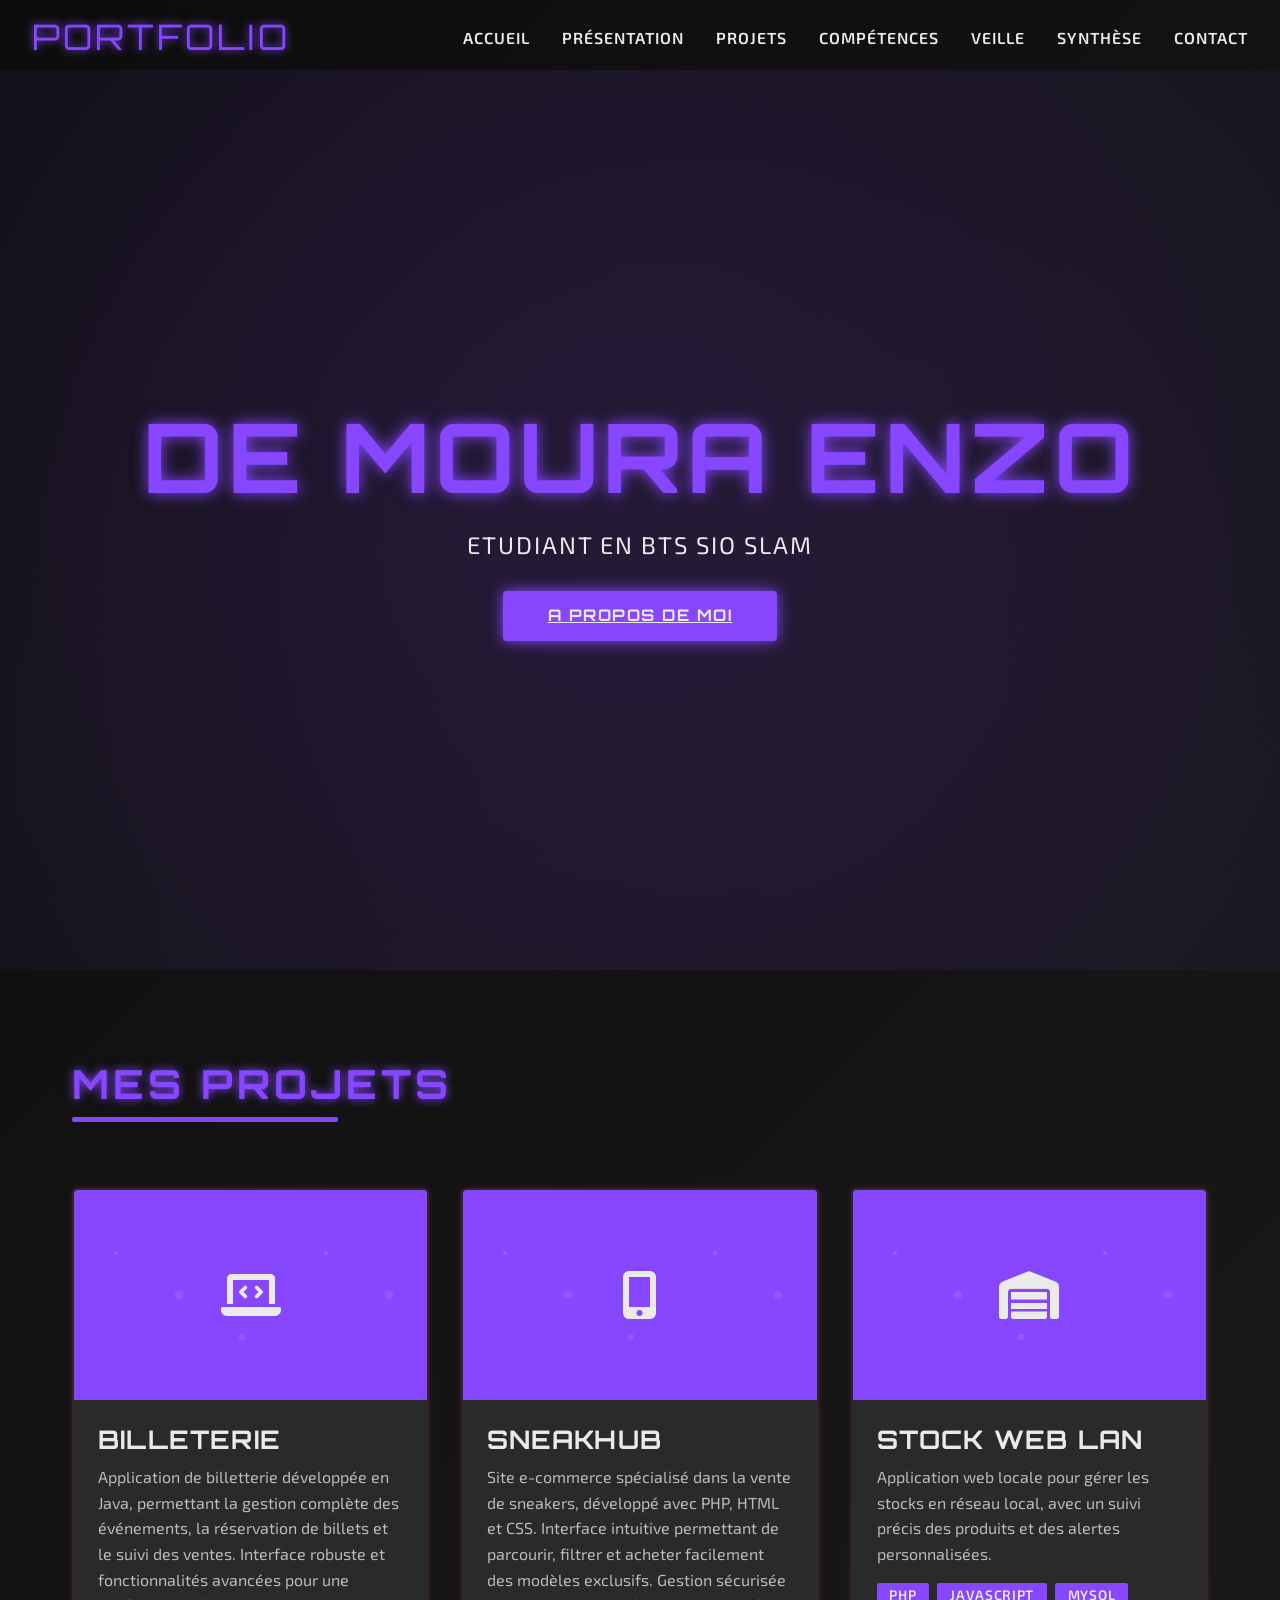
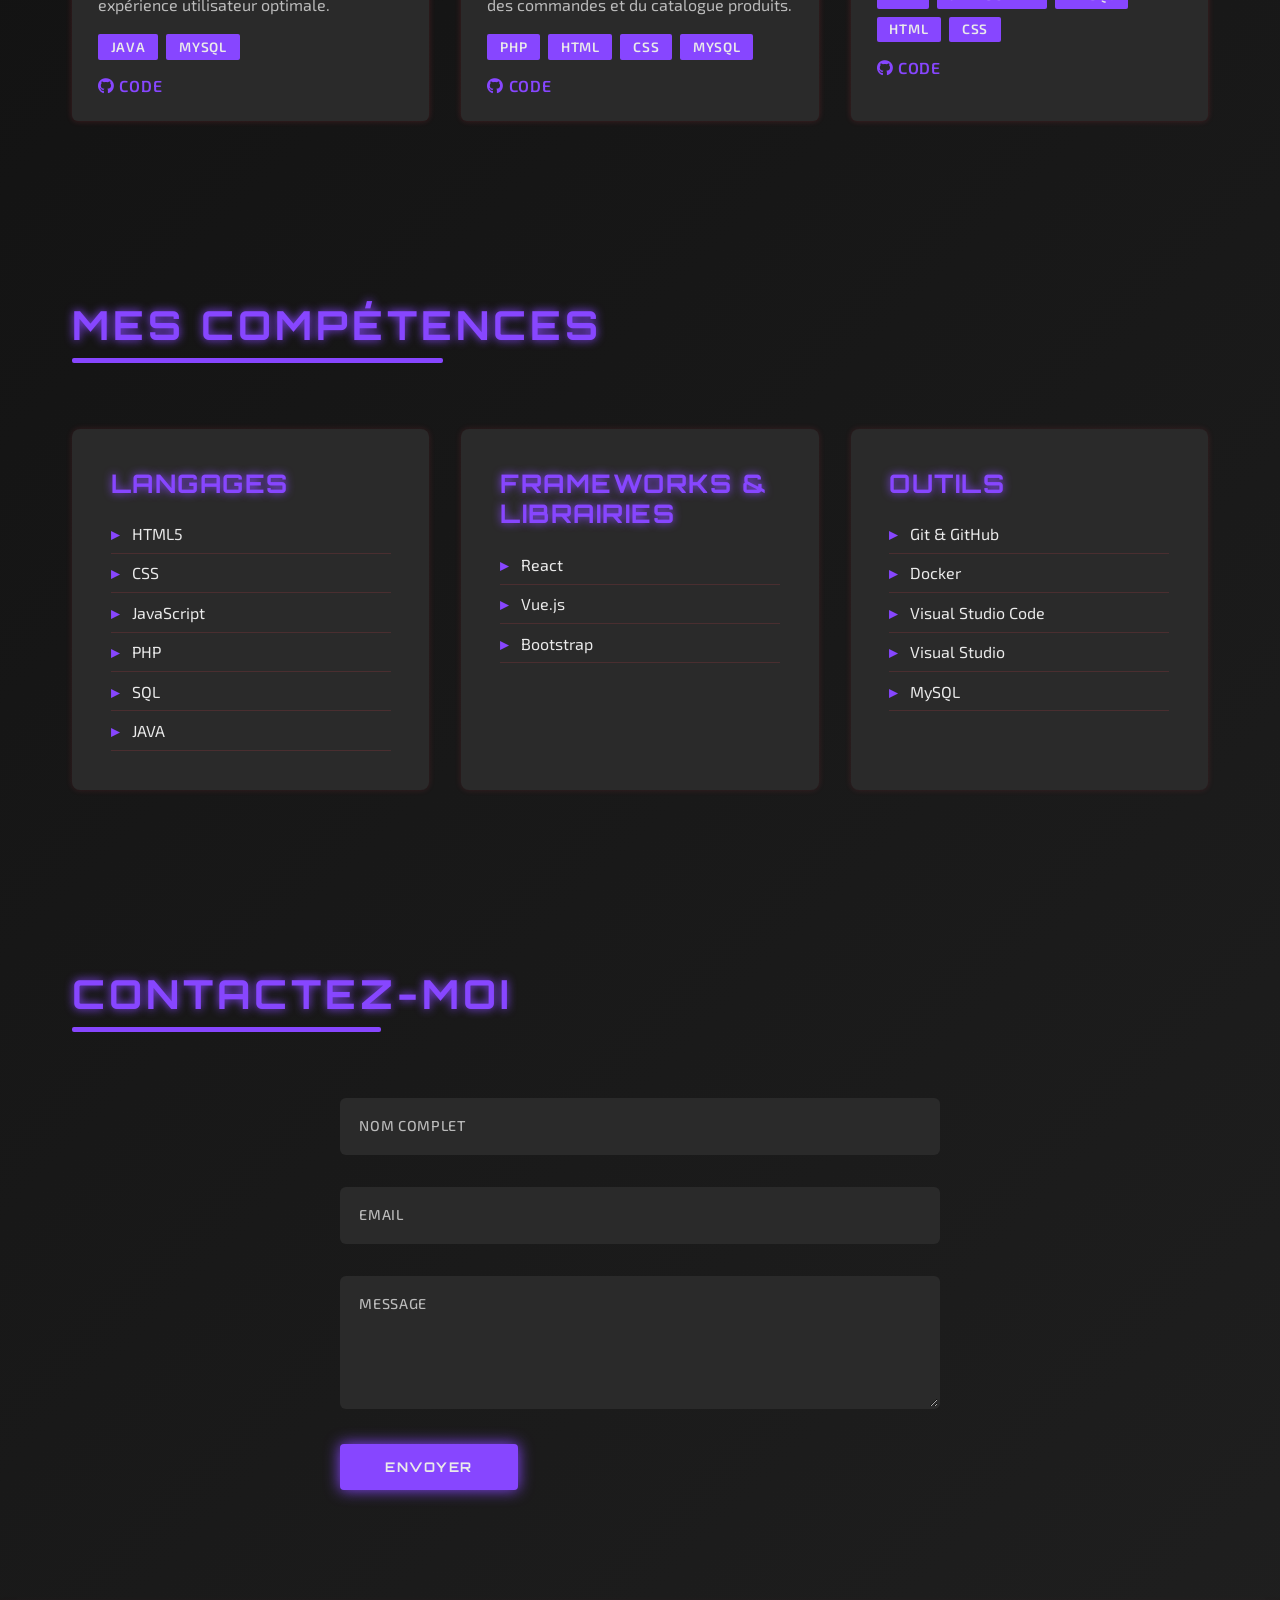
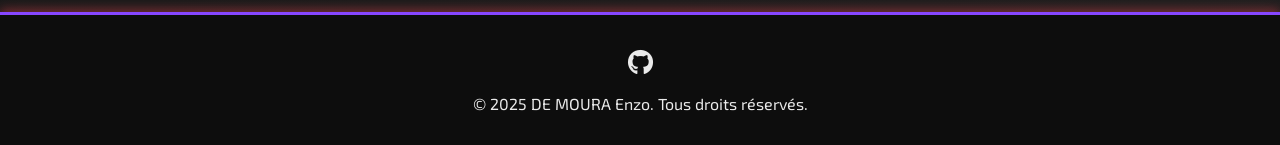
==== index.html @ ae9eaeb9 "ajout portfolio" ====
<!DOCTYPE html>
<lang="fr">
<head>
    <meta charset="UTF-8"/>
    <meta name="viewport" content="width=device-width, initial-scale=1" />
    <title>Portfolio - DE MOURA Enzo</title>
    <link href="https://cdnjs.cloudflare.com/ajax/libs/font-awesome/6.0.0/css/all.min.css" rel="stylesheet" />
    <link href="https://fonts.googleapis.com/css2?family=Orbitron&display=swap" rel="stylesheet" />
    <style>
        @import url('https://fonts.googleapis.com/css2?family=Exo+2:wght@400;700&display=swap');

        * {
            margin: 0;
            padding: 0;
            box-sizing: border-box;
        }

        :root {
            --valorant-red: #8746ff;
            --valorant-black: #0d0d0d;
            --valorant-dark-gray: #1f1f1f;
            --valorant-light-gray: #2a2a2a;
            --valorant-white: #eaeaea;
            --valorant-accent: #8746ff;
        }

        body {
            font-family: 'Exo 2', sans-serif;
            background: linear-gradient(135deg, var(--valorant-black) 0%, var(--valorant-dark-gray) 100%);
            color: var(--valorant-white);
            overflow-x: hidden;
            line-height: 1.2;
            padding-top: 70px;
            min-height: 100vh;
        }

        /* Navigation */
        nav {
            position: fixed;
            top: 0;
            width: 100%;
            background: none;
            backdrop-filter: none;
            z-index: 1000;
            padding: 1rem 2rem;
            border-bottom: none;
            display: flex;
            align-items: center;
            justify-content: space-between;
        }

        .logo {
            font-family: 'Orbitron', sans-serif;
            font-size: 2.2rem;
            color: var(--valorant-red);
            text-transform: uppercase;
            letter-spacing: 3px;
            text-shadow: 0 0 8px var(--valorant-red);
        }

        /* Afficher le menu horizontal */
        .nav-links {
            display: flex;
            gap: 2rem;
            list-style: none;
            align-items: center;
        }

        .nav-links li a {
            color: var(--valorant-white);
            font-weight: 600;
            text-transform: uppercase;
            letter-spacing: 1px;
            font-size: 1rem;
            text-decoration: none;
            transition: color 0.3s ease;
        }

        .nav-links li a:hover {
            color: var(--valorant-red);
        }

        /* Hero Section */
        .hero {
            position: relative;
            height: 100vh;
            overflow: hidden;
            background: none; /* supprime ton dégradé sinon vidéo cachée */
            display: flex;
            align-items: center;
            justify-content: center;
        }

        .hero-video {
            position: absolute;
            top: 50%;
            left: 50%;
            width: 100%;
            height: 100%;
            object-fit: cover;
            transform: translate(-50%, -50%);
            z-index: 0;
            pointer-events: none; /* pour que la vidéo ne gêne pas les clics */
        }

        .hero::before {
            content: '';
            position: absolute;
            top: -50%;
            left: -50%;
            width: 200%;
            height: 200%;
            background: radial-gradient(circle at center, var(--valorant-red) 10%, transparent 70%);
            opacity: 0.15;
            transform: rotate(25deg);
            z-index: 0;
        }

        .hero-content {
            text-align: center;
            z-index: 10;
            animation: fadeInUp 1.2s ease forwards;
        }

        .hero-title {
            font-family: 'Orbitron', sans-serif;
            font-size: clamp(3rem, 8vw, 6rem);
            color: var(--valorant-red);
            text-transform: uppercase;
            letter-spacing: 5px;
            margin-bottom: 1rem;
            text-shadow: 0 0 15px var(--valorant-red);
        }

        .hero-subtitle {
            font-size: clamp(1.2rem, 3vw, 1.5rem);
            color: var(--valorant-white);
            font-weight: 400;
            margin-bottom: 2rem;
            letter-spacing: 2px;
            text-transform: uppercase;
        }

        /* CTA Button */
        .cta-button {
            display: inline-block;
            padding: 15px 45px;
            background: var(--valorant-red);
            color: var(--valorant-white);
            font-weight: 700;
            text-transform: uppercase;
            letter-spacing: 1.5px;
            border: none;
            cursor: pointer;
            font-family: 'Orbitron', sans-serif;
            transition: all 0.3s ease;
            box-shadow: 0 0 15px var(--valorant-red);
            border-radius: 4px;
        }

        .cta-button:hover {
            background: var(--valorant-accent);
            box-shadow: 0 0 30px var(--valorant-accent);
            transform: scale(1.05);
        }

        /* Sections */
        .section {
            padding: 90px 2rem;
            max-width: 1200px;
            margin: 0 auto;
            position: relative;
        }

        .section-title {
            font-family: 'Orbitron', sans-serif;
            font-size: clamp(2.5rem, 5vw, 2rem);
            text-transform: uppercase;
            letter-spacing: 4px;
            margin-bottom: 3rem;
            position: relative;
            display: inline-block;
            color: var(--valorant-red);
            text-shadow: 0 0 10px var(--valorant-red);
        }

        .section-title::after {
            content: '';
            position: absolute;
            bottom: -14px;
            left: 0;
            width: 70%;
            height: 5px;
            background: var(--valorant-red);
            border-radius: 2px;
        }

        /* Projects Grid */
        .projects-grid {
            display: grid;
            grid-template-columns: repeat(auto-fit, minmax(350px, 1fr));
            gap: 2rem;
            margin-top: 2rem;
        }

        .project-card {
            background: var(--valorant-light-gray);
            border: 2px solid transparent;
            border-radius: 6px;
            overflow: hidden;
            position: relative;
            transition: all 0.35s ease;
            box-shadow: 0 0 6px rgba(255, 70, 85, 0.2);
        }

        .project-card:hover {
            border-color: var(--valorant-red);
            transform: translateY(-12px);
            box-shadow: 0 20px 40px rgba(255, 70, 85, 0.4);
        }

        .project-image {
            height: 210px;
            background: linear-gradient(135deg, var(--valorant-red), var(--valorant-accent));
            display: flex;
            align-items: center;
            justify-content: center;
            font-size: 3rem;
            color: var(--valorant-white);
            position: relative;
            overflow: hidden;
        }

        .project-image::before {
            content: '';
            position: absolute;
            top: 0;
            left: 0;
            right: 0;
            bottom: 0;
            background: url('data:image/svg+xml,<svg xmlns="http://www.w3.org/2000/svg" viewBox="0 0 100 100"><circle cx="50" cy="50" r="2" fill="white" opacity="0.1"/><circle cx="20" cy="30" r="1" fill="white" opacity="0.15"/><circle cx="80" cy="70" r="1.5" fill="white" opacity="0.1"/></svg>');
        }

        .project-content {
            padding: 1.5rem;
        }

        .project-title {
            font-family: 'Orbitron', sans-serif;
            font-size: 1.6rem;
            text-transform: uppercase;
            letter-spacing: 1.2px;
            margin-bottom: 0.6rem;
            color: var(--valorant-white);
        }

        .project-description {
            color: #bbbbbb;
            line-height: 1.6;
            margin-bottom: 1rem;
            font-weight: 400;
        }

        .project-tech {
            display: flex;
            flex-wrap: wrap;
            gap: 0.5rem;
            margin-bottom: 1rem;
        }

        .tech-tag {
            background: var(--valorant-red);
            color: var(--valorant-white);
            padding: 0.3rem 0.8rem;
            font-size: 0.85rem;
            text-transform: uppercase;
            letter-spacing: 0.7px;
            border-radius: 2px;
            font-weight: 600;
        }

        .project-links {
            display: flex;
            gap: 1.2rem;
        }

        .project-link {
            color: var(--valorant-red);
            text-decoration: none;
            font-weight: 600;
            text-transform: uppercase;
            letter-spacing: 0.7px;
            transition: all 0.3s ease;
        }

        .project-link:hover {
            color: var(--valorant-white);
            text-shadow: 0 0 15px var(--valorant-red);
        }

        /* Skills Section */
        .skills-grid {
            display: grid;
            grid-template-columns: repeat(auto-fit, minmax(250px, 1fr));
            gap: 2rem;
            margin-top: 2rem;
        }

        .skill-category {
            background: var(--valorant-light-gray);
            padding: 2.3rem;
            position: relative;
            border-radius: 8px;
            border: 2px solid transparent;
            transition: all 0.3s ease;
            box-shadow: 0 0 6px rgba(255, 70, 85, 0.15);
        }

        .skill-category:hover {
            border-color: var(--valorant-red);
            transform: translateX(10px);
            box-shadow: 0 0 25px var(--valorant-red);
        }

        .skill-category h3 {
            font-family: 'Orbitron', sans-serif;
            font-size: 1.6rem;
            text-transform: uppercase;
            letter-spacing: 1.5px;
            margin-bottom: 1rem;
            color: var(--valorant-red);
            text-shadow: 0 0 8px var(--valorant-red);
        }

        .skill-list {
            list-style: none;
        }

        .skill-list li {
            padding: 0.6rem 0;
            border-bottom: 1px solid rgba(255, 70, 85, 0.15);
            position: relative;
            padding-left: 1.3rem;
            font-weight: 400;
        }

        .skill-list li::before {
            content: '▸';
            position: absolute;
            left: 0;
            color: var(--valorant-red);
            font-weight: 700;
        }

        /* Contact Section */
        .contact-form {
            max-width: 600px;
            margin: 2rem auto;
        }

        .form-group {
            margin-bottom: 2rem;
            position: relative;
        }

        .form-group input,
        .form-group textarea {
            width: 100%;
            padding: 1.2rem;
            background: var(--valorant-light-gray);
            border: 2px solid transparent;
            color: var(--valorant-white);
            font-family: 'Roboto', sans-serif;
            transition: all 0.3s ease;
            border-radius: 6px;
        }

        .form-group input:focus,
        .form-group textarea:focus {
            outline: none;
            border-color: var(--valorant-red);
            box-shadow: 0 0 25px rgba(255, 70, 85, 0.4);
            background: var(--valorant-dark-gray);
        }

        .form-group label {
            position: absolute;
            top: 1.2rem;
            left: 1.2rem;
            color: #bbbbbb;
            transition: all 0.3s ease;
            pointer-events: none;
            text-transform: uppercase;
            letter-spacing: 0.7px;
            font-size: 0.9rem;
            font-weight: 500;
        }

        .form-group input:focus + label,
        .form-group textarea:focus + label,
        .form-group input:not(:placeholder-shown) + label,
        .form-group textarea:not(:placeholder-shown) + label {
            top: -0.7rem;
            left: 1rem;
            font-size: 0.8rem;
            color: var(--valorant-red);
            background: var(--valorant-black);
            padding: 0 0.4rem;
        }

        /* Footer */
        footer {
            background: var(--valorant-black);
            padding: 2rem;
            text-align: center;
            border-top: 3px solid var(--valorant-red);
            box-shadow: 0 -3px 10px rgba(255, 70, 85, 0.4);
        }

        .social-links {
            display: flex;
            justify-content: center;
            gap: 2rem;
            margin-bottom: 1rem;
        }

        .social-links a {
            color: var(--valorant-white);
            font-size: 1.6rem;
            transition: all 0.3s ease;
        }

        .social-links a:hover {
            color: var(--valorant-red);
            transform: scale(1.15);
        }

        /* Animations */
        @keyframes fadeInUp {
            from {
                opacity: 0;
                transform: translateY(40px);
            }
            to {
                opacity: 1;
                transform: translateY(0);
            }
        }

        .fade-in {
            animation: fadeInUp 0.8s ease-out;
        }

        /* Mobile Responsive */
        @media (max-width: 768px) {
            .nav-links {
                flex-direction: column;
                gap: 1rem;
            }

            .section {
                padding: 50px 1rem;
            }

            .projects-grid {
                grid-template-columns: 1fr;
            }

            .skills-grid {
                grid-template-columns: 1fr;
            }
        }
    </style>
</head>
<body>
    <!-- Navigation -->
    <nav>
        <div class="logo">Portfolio</div>
        <ul class="nav-links">
            <li><a href="index.html">Accueil</a></li>
            <li><a href="presentation.html">Présentation</a></li>
            <li><a href="index.html#projects">Projets</a></li>
            <li><a href="index.html#skills">Compétences</a></li>
            <li><a href="veille.html">Veille</a></li>
            <li><a href="synthese.html">Synthèse</a></li>
            <li><a href="index.html#contact">Contact</a></li>
        </ul>
    </nav>


    <!-- Hero Section -->
    <section id="home" class="hero">
        <video class="hero-video" autoplay muted loop playsinline>
            <source src="video\Backgroud video.mp4" type="video/mp4" />
            Votre navigateur ne supporte pas la vidéo.
        </video>
        <div class="hero-content">
            <h1 class="hero-title">De Moura Enzo</h1>
            <p class="hero-subtitle">Etudiant en BTS SIO SLAM</p>
            <a href="presentation.html" class="cta-button">A propos de moi</a>
        </div>
    </section>

    <!-- Projects Section -->
    <section id="projects" class="section">
        <h2 class="section-title">Mes Projets</h2>
        <div class="projects-grid">
            <div class="project-card fade-in">
                <div class="project-image">
                    <i class="fas fa-laptop-code"></i>
                </div>
                <div class="project-content">
                    <h3 class="project-title">Billeterie</h3>
                    <p class="project-description">
                        Application de billetterie développée en Java, permettant la gestion complète des événements, la réservation de billets et le suivi des ventes. Interface robuste et fonctionnalités avancées pour une expérience utilisateur optimale.
                    </p>
                    <div class="project-tech">
                        <span class="tech-tag">Java</span>
                        <span class="tech-tag">MySQL</span>
                    </div>
                    <div class="project-links">
                        <a href="https://github.com/TripeiroED/Projet-lourd-billeterie" target="_blank" rel="noopener noreferrer" class="project-link"><i class="fab fa-github"></i> Code</a>
                    </div>
                </div>
            </div>

            <div class="project-card fade-in">
                <div class="project-image">
                    <i class="fas fa-mobile-alt"></i>
                </div>
                <div class="project-content">
                    <h3 class="project-title">Sneakhub</h3>
                    <p class="project-description">
                        Site e-commerce spécialisé dans la vente de sneakers, développé avec PHP, HTML et CSS. Interface intuitive permettant de parcourir, filtrer et acheter facilement des modèles exclusifs. Gestion sécurisée des commandes et du catalogue produits.
                    </p>
                    <div class="project-tech">
                        <span class="tech-tag">PHP</span>
                        <span class="tech-tag">HTMl</span>
                        <span class="tech-tag">CSS</span>
                        <span class="tech-tag">MySQL</span>
                    </div>
                    <div class="project-links">
                        <a href="#" class="project-link"><i class="fab fa-github"></i> Code</a>
                    </div>
                </div>
            </div>

            <div class="project-card fade-in">
                <div class="project-image">
                    <i class="fas fa-warehouse"></i>
                </div>
                <div class="project-content">
                    <h3 class="project-title">Stock Web LAN</h3>
                    <p class="project-description">Application web locale pour gérer les stocks en réseau local, avec un suivi précis des produits et des alertes personnalisées.</p>
                    <div class="project-tech">
                        <span class="tech-tag">PHP</span>
                        <span class="tech-tag">JavaScript</span>
                        <span class="tech-tag">MySQL</span>
                        <span class="tech-tag">HTML</span>
                        <span class="tech-tag">CSS</span>
                    </div>
                    <div class="project-links">
                        <a href="#" class="project-link"><i class="fab fa-github"></i> Code</a>
                    </div>
                </div>
            </div>
        </div>
    </section>

    <!-- Skills Section -->
    <section id="skills" class="section">
        <h2 class="section-title">Mes Compétences</h2>
        <div class="skills-grid">
            <div class="skill-category fade-in">
                <h3>Langages</h3>
                <ul class="skill-list">
                    <li>HTML5</li>
                    <li>CSS</li>
                    <li>JavaScript</li>
                    <li>PHP</li>
                    <li>SQL</li>
                    <li>JAVA</li>
                </ul>
            </div>
            <div class="skill-category fade-in">
                <h3>Frameworks & Librairies</h3>
                <ul class="skill-list">
                    <li>React</li>
                    <li>Vue.js</li>
                    <li>Bootstrap</li>
                </ul>
            </div>
            <div class="skill-category fade-in">
                <h3>Outils</h3>
                <ul class="skill-list">
                    <li>Git & GitHub</li>
                    <li>Docker</li>
                    <li>Visual Studio Code</li>
                    <li>Visual Studio</li>
                    <li>MySQL</li>
                </ul>
            </div>
        </div>
    </section>

    <!-- Contact Section -->
    <section id="contact" class="section">
        <h2 class="section-title">Contactez-moi</h2>
        <form class="contact-form" action="#" method="post">
            <div class="form-group">
                <input type="text" id="name" name="name" placeholder=" " required />
                <label for="name">Nom complet</label>
            </div>
            <div class="form-group">
                <input type="email" id="email" name="email" placeholder=" " required />
                <label for="email">Email</label>
            </div>
            <div class="form-group">
                <textarea id="message" name="message" rows="6" placeholder=" " required></textarea>
                <label for="message">Message</label>
            </div>
            <button type="submit" class="cta-button">Envoyer</button>
        </form>
    </section>

    <!-- Footer -->
    <footer>
        <div class="social-links">
            <a href="https://github.com/TripeiroED" target="_blank" rel="noopener noreferrer" aria-label="GitHub"><i class="fab fa-github"></i></a>
        </div>
        <p>&copy; 2025 DE MOURA Enzo. Tous droits réservés.</p>
    </footer>
</body>
</html>
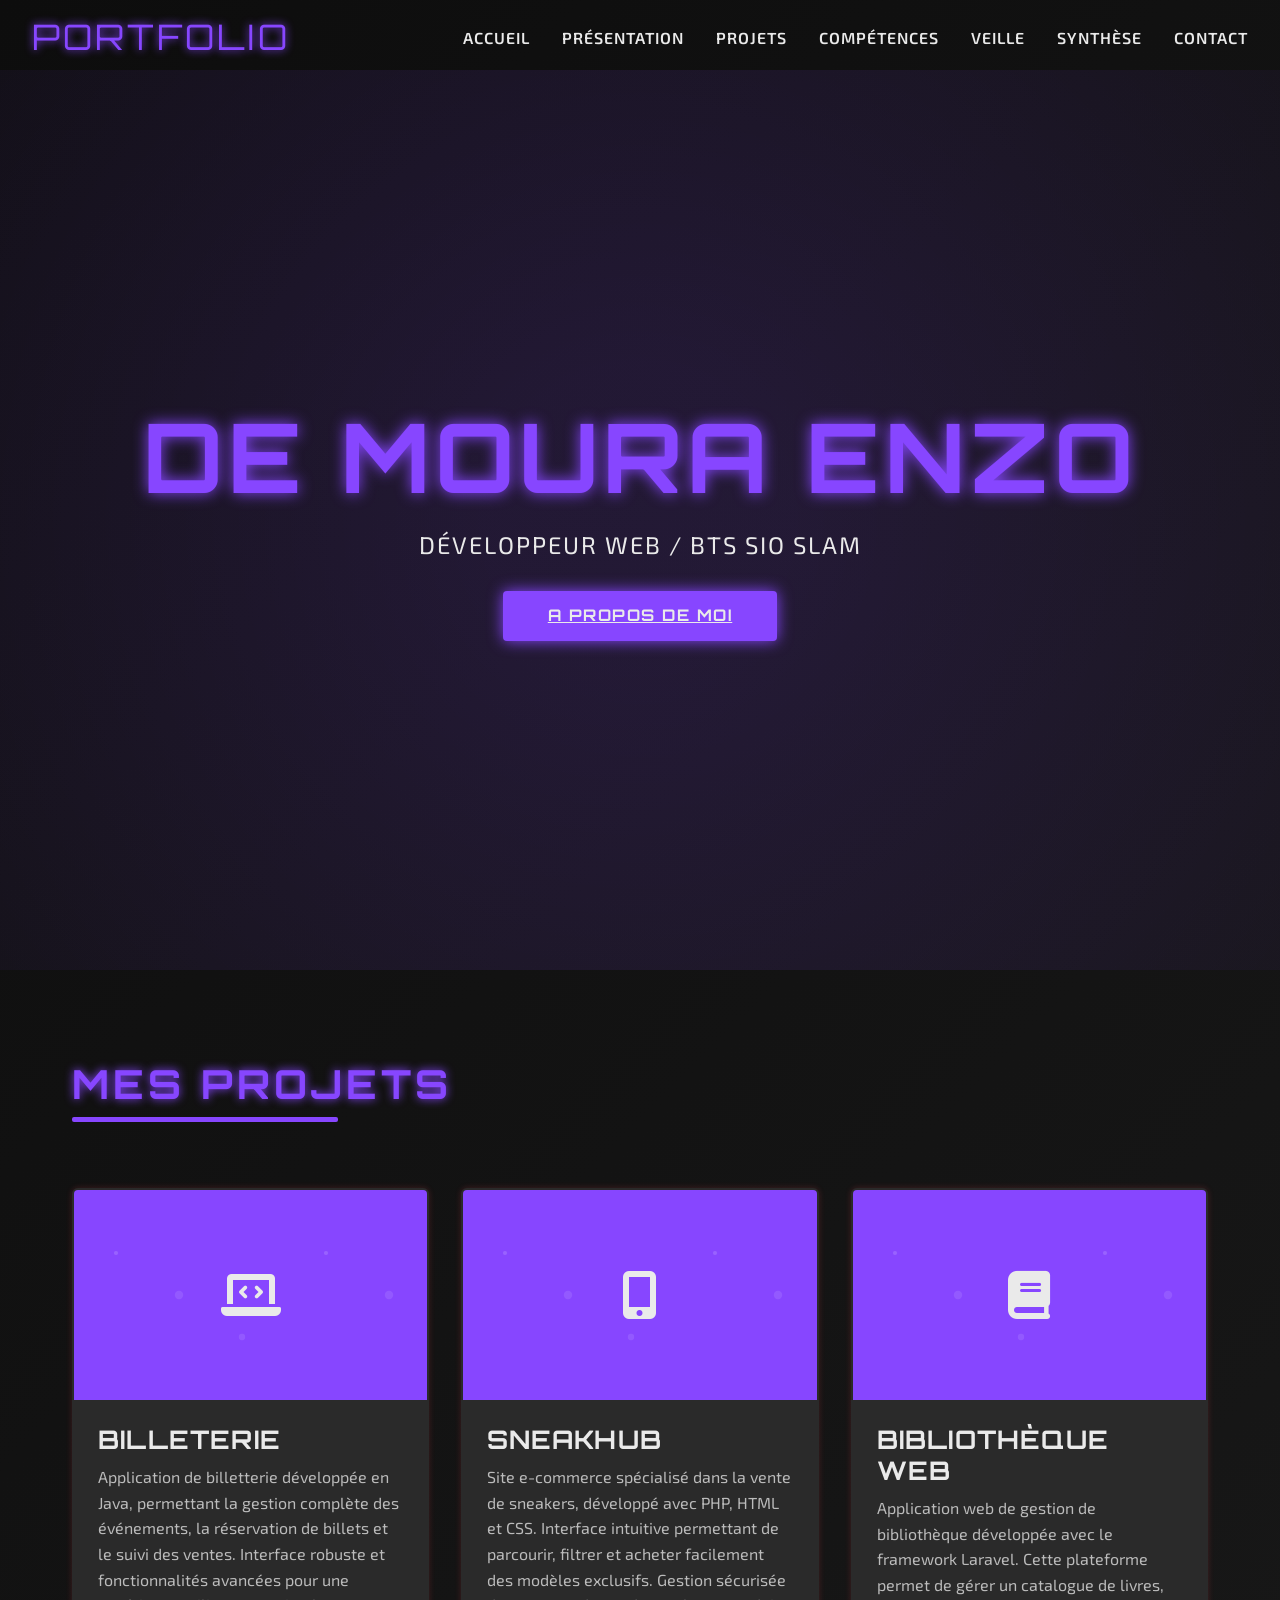
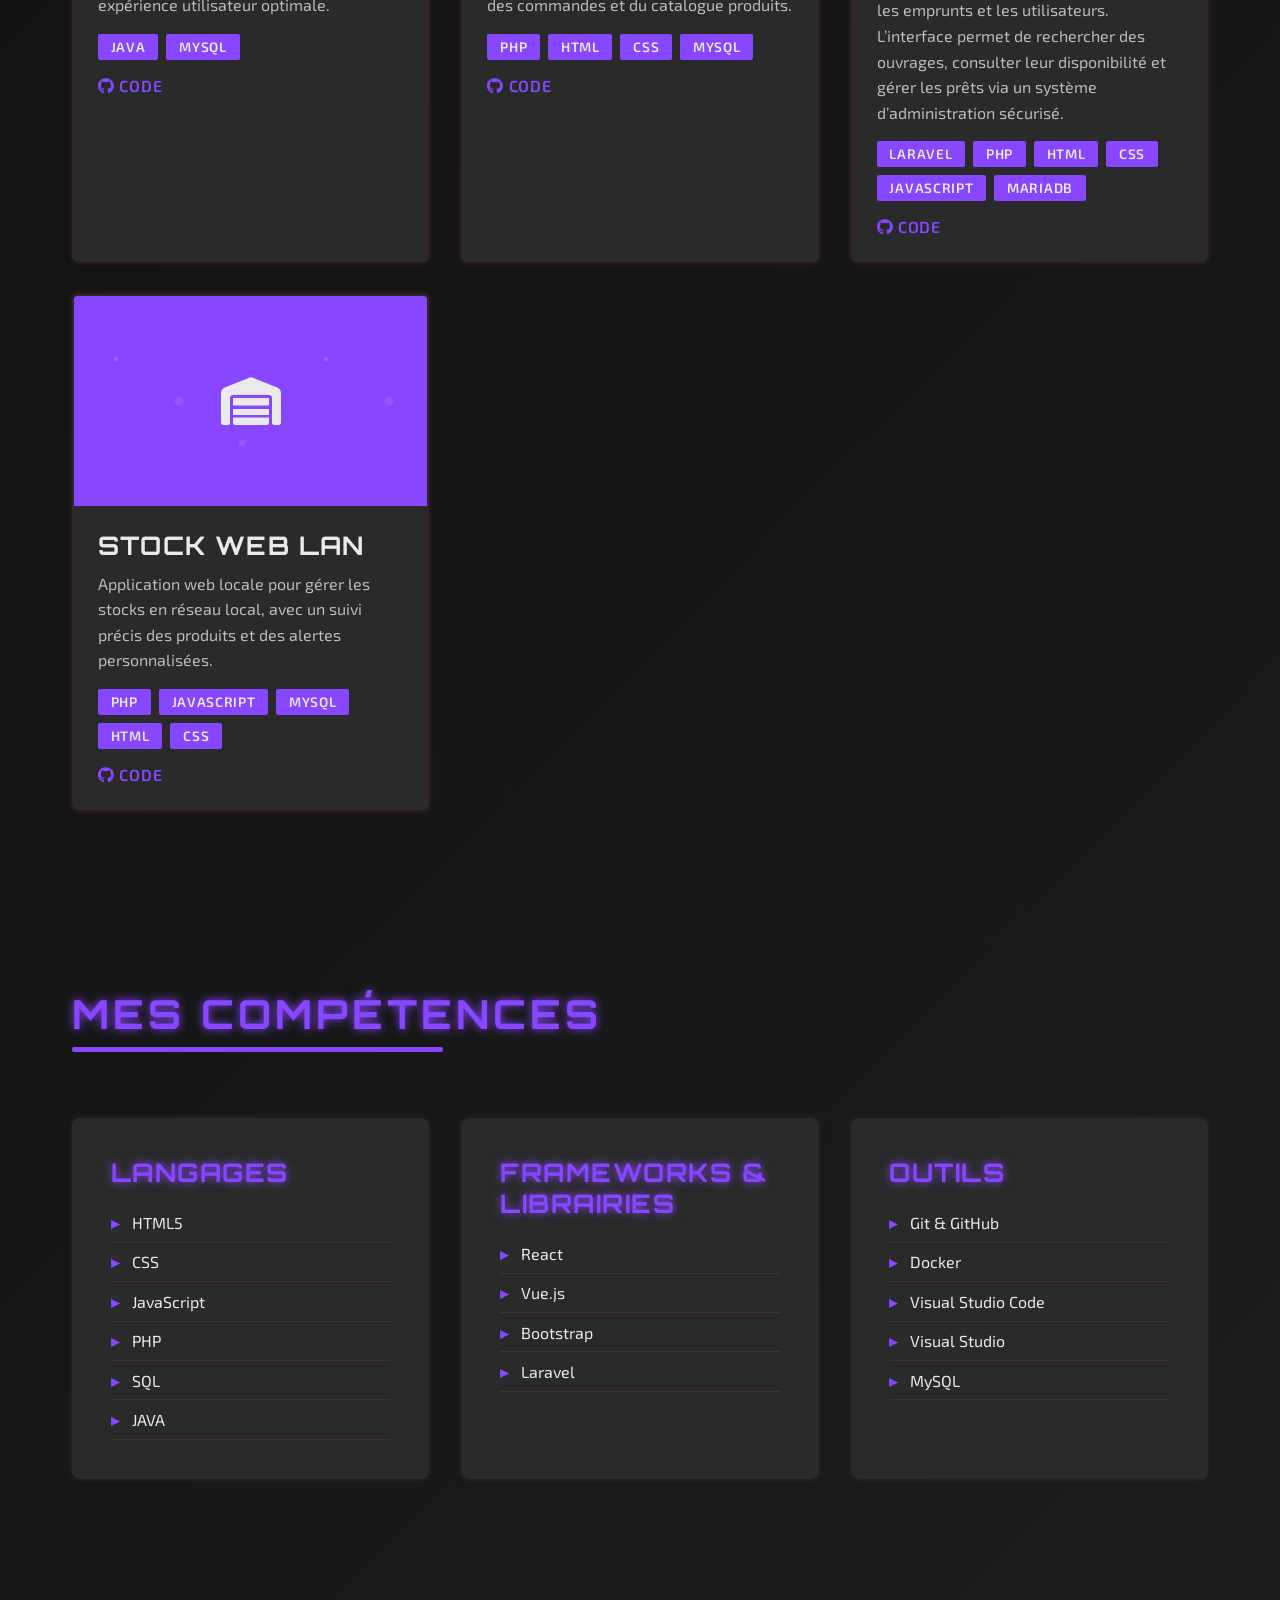
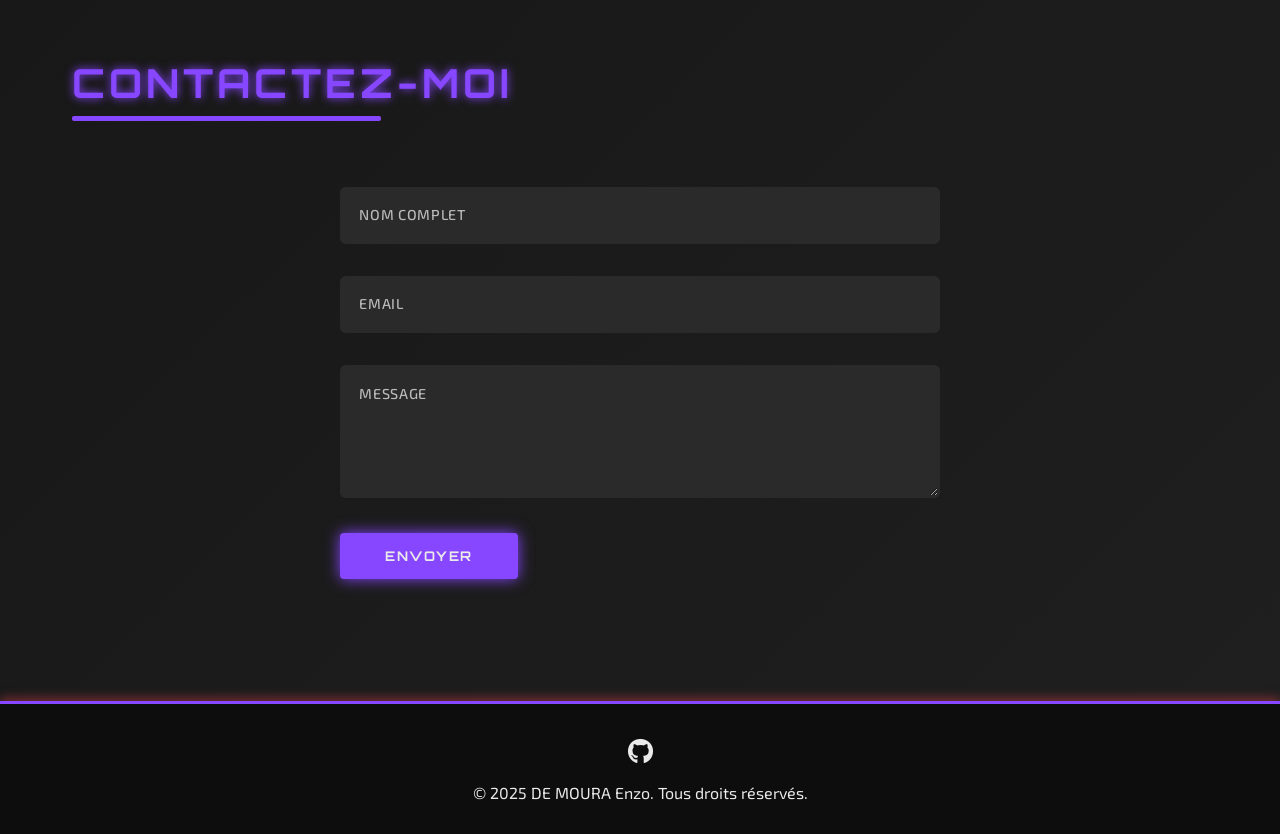
==== commit fcdd4813: "ajout de changement" ====
--- a/index.html
+++ b/index.html
@@ -1,16 +1,17 @@
 <!DOCTYPE html>
-<lang="fr">
+<html lang="fr">
 <head>
     <meta charset="UTF-8"/>
     <meta name="viewport" content="width=device-width, initial-scale=1" />
     <title>Portfolio - DE MOURA Enzo</title>
     <link href="https://cdnjs.cloudflare.com/ajax/libs/font-awesome/6.0.0/css/all.min.css" rel="stylesheet" />
     <link href="https://fonts.googleapis.com/css2?family=Orbitron&display=swap" rel="stylesheet" />
+    <link rel="stylesheet" href="style.css">
     <style>
         @import url('https://fonts.googleapis.com/css2?family=Exo+2:wght@400;700&display=swap');
 
         * {
-            margin: 0;
+            margin: 0;  
             padding: 0;
             box-sizing: border-box;
         }
@@ -491,12 +492,12 @@
     <!-- Hero Section -->
     <section id="home" class="hero">
         <video class="hero-video" autoplay muted loop playsinline>
-            <source src="video\Backgroud video.mp4" type="video/mp4" />
+            <source src="video/Backgroud video.mp4" type="video/mp4" />
             Votre navigateur ne supporte pas la vidéo.
         </video>
         <div class="hero-content">
             <h1 class="hero-title">De Moura Enzo</h1>
-            <p class="hero-subtitle">Etudiant en BTS SIO SLAM</p>
+            <p class="hero-subtitle">Développeur Web / BTS SIO SLAM</p>
             <a href="presentation.html" class="cta-button">A propos de moi</a>
         </div>
     </section>
@@ -535,12 +536,40 @@
                     </p>
                     <div class="project-tech">
                         <span class="tech-tag">PHP</span>
-                        <span class="tech-tag">HTMl</span>
+                        <span class="tech-tag">HTML</span>
                         <span class="tech-tag">CSS</span>
                         <span class="tech-tag">MySQL</span>
                     </div>
                     <div class="project-links">
                         <a href="#" class="project-link"><i class="fab fa-github"></i> Code</a>
+                    </div>
+                </div>
+            </div>
+
+            <div class="project-card fade-in">
+                <div class="project-image">
+                    <i class="fas fa-book"></i>
+                </div>
+                <div class="project-content">
+                    <h3 class="project-title">Bibliothèque Web</h3>
+                    <p class="project-description">
+                        Application web de gestion de bibliothèque développée avec le framework Laravel. 
+                        Cette plateforme permet de gérer un catalogue de livres, les emprunts et les utilisateurs. 
+                        L’interface permet de rechercher des ouvrages, consulter leur disponibilité et gérer les prêts 
+                        via un système d’administration sécurisé.
+                    </p>
+                    <div class="project-tech">
+                        <span class="tech-tag">Laravel</span>
+                        <span class="tech-tag">PHP</span>
+                        <span class="tech-tag">HTML</span>
+                        <span class="tech-tag">CSS</span>
+                        <span class="tech-tag">JavaScript</span>
+                        <span class="tech-tag">MariaDB</span>
+                    </div>
+                    <div class="project-links">
+                        <a href="https://github.com/TripeiroED/Projet-leger-Bibliotheque" class="project-link">
+                            <i class="fab fa-github"></i> Code
+                        </a>
                     </div>
                 </div>
             </div>
@@ -588,6 +617,7 @@
                     <li>React</li>
                     <li>Vue.js</li>
                     <li>Bootstrap</li>
+                    <li>Laravel</li>
                 </ul>
             </div>
             <div class="skill-category fade-in">
--- a/style.css
+++ b/style.css
@@ -0,0 +1,63 @@
+/* Navigation */
+nav {
+  position: fixed;
+  top: 0;
+  width: 100%;
+  background: none;
+  backdrop-filter: none;
+  z-index: 1000;
+  padding: 1rem 2rem;
+  border-bottom: none;
+  display: flex;
+  align-items: center;
+  justify-content: space-between;
+}
+
+.logo {
+  font-family: 'Orbitron', sans-serif;
+  font-size: 2.2rem;
+  color: var(--valorant-red);
+  text-transform: uppercase;
+  letter-spacing: 3px;
+  text-shadow: 0 0 8px var(--valorant-red);
+}
+
+/* Affichage normal du menu horizontal */
+.nav-links {
+  display: flex;          /* Affiche en ligne */
+  gap: 2rem;
+}
+
+.nav-links li {
+  list-style: none;
+}
+
+.nav-links li a {
+  color: var(--valorant-white);
+  font-weight: 600;
+  text-transform: uppercase;
+  letter-spacing: 1px;
+  font-size: 1rem;
+  text-decoration: none;
+  transition: color 0.3s ease;
+}
+
+.nav-links li a:hover {
+  color: var(--valorant-red);
+}
+
+/* Supprimer complètement le menu burger et side-menu */
+/* Plus aucune règle pour .menu-toggle, .side-menu */
+
+/* Responsive : sur petits écrans, on passe le menu en colonne */
+@media (max-width: 768px) {
+  nav {
+    flex-direction: column;
+    gap: 1rem;
+  }
+
+  .nav-links {
+    flex-direction: column;
+    gap: 1rem;
+  }
+}
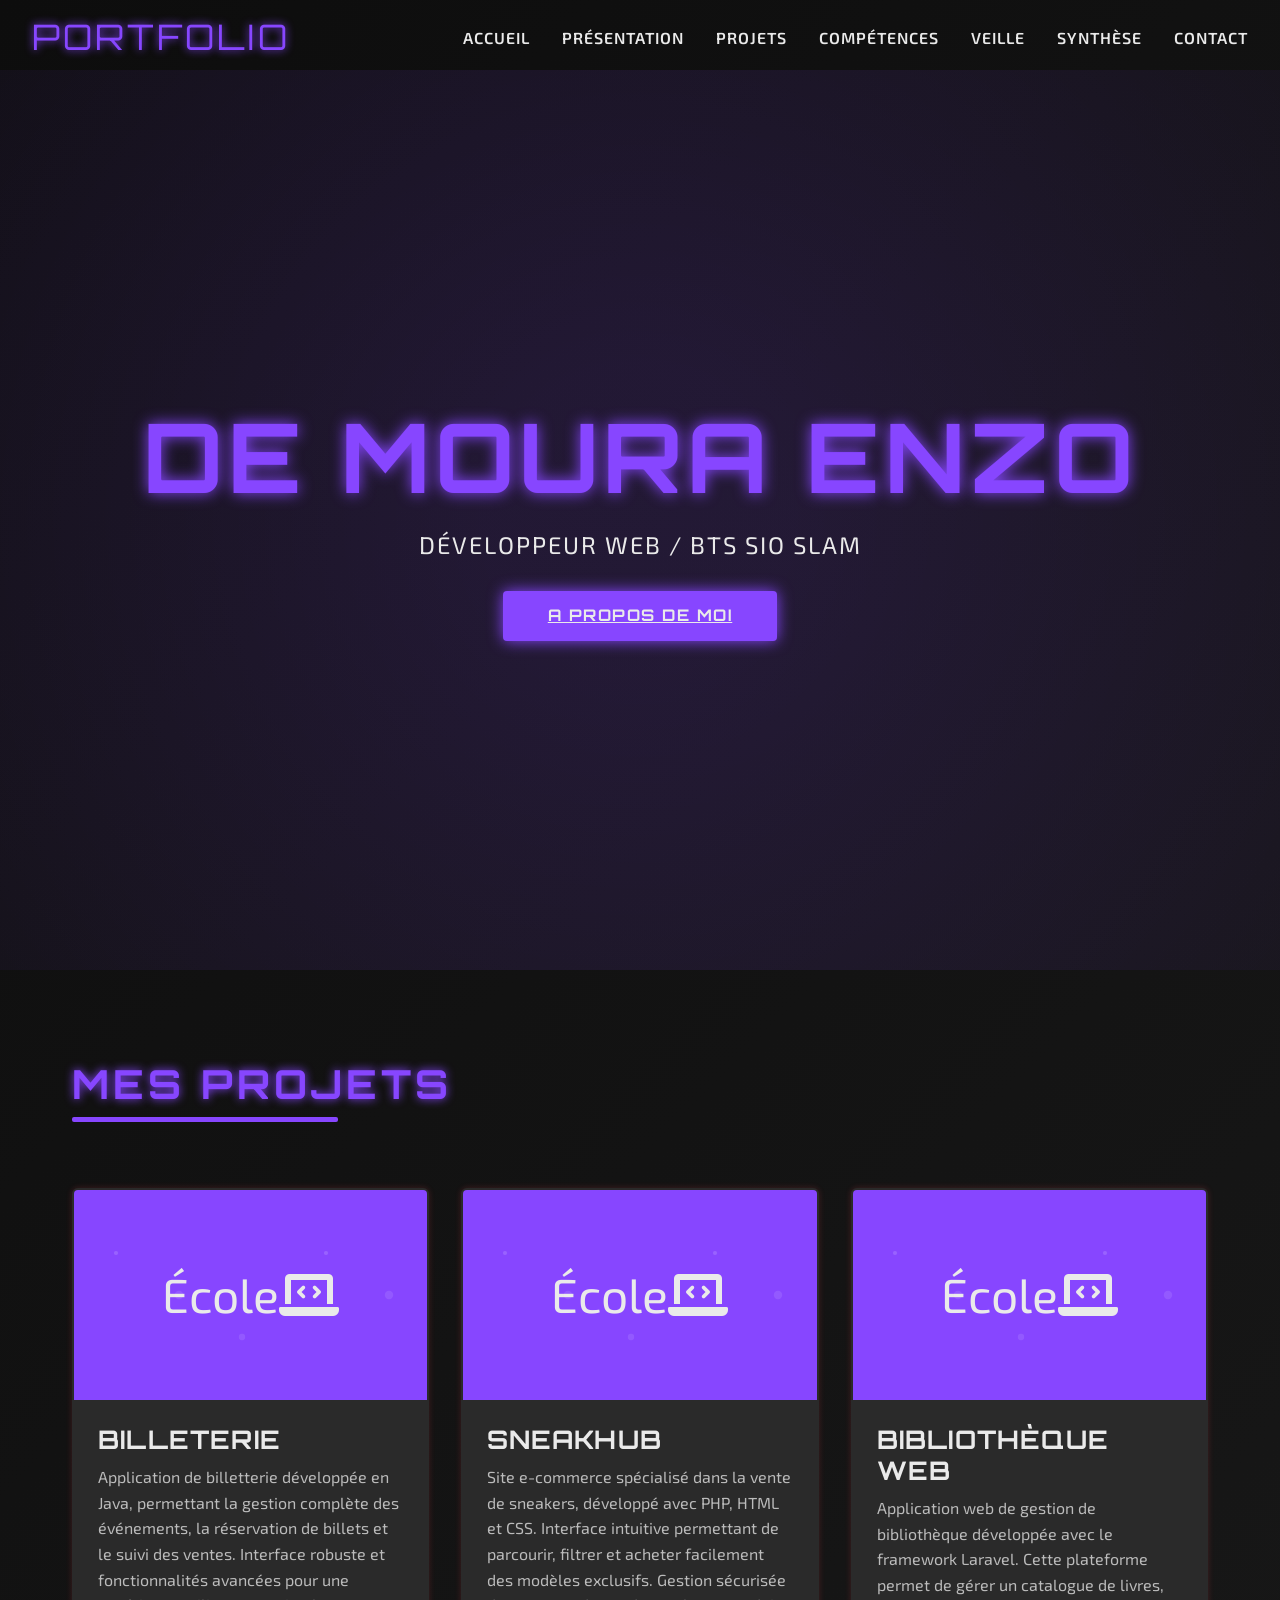
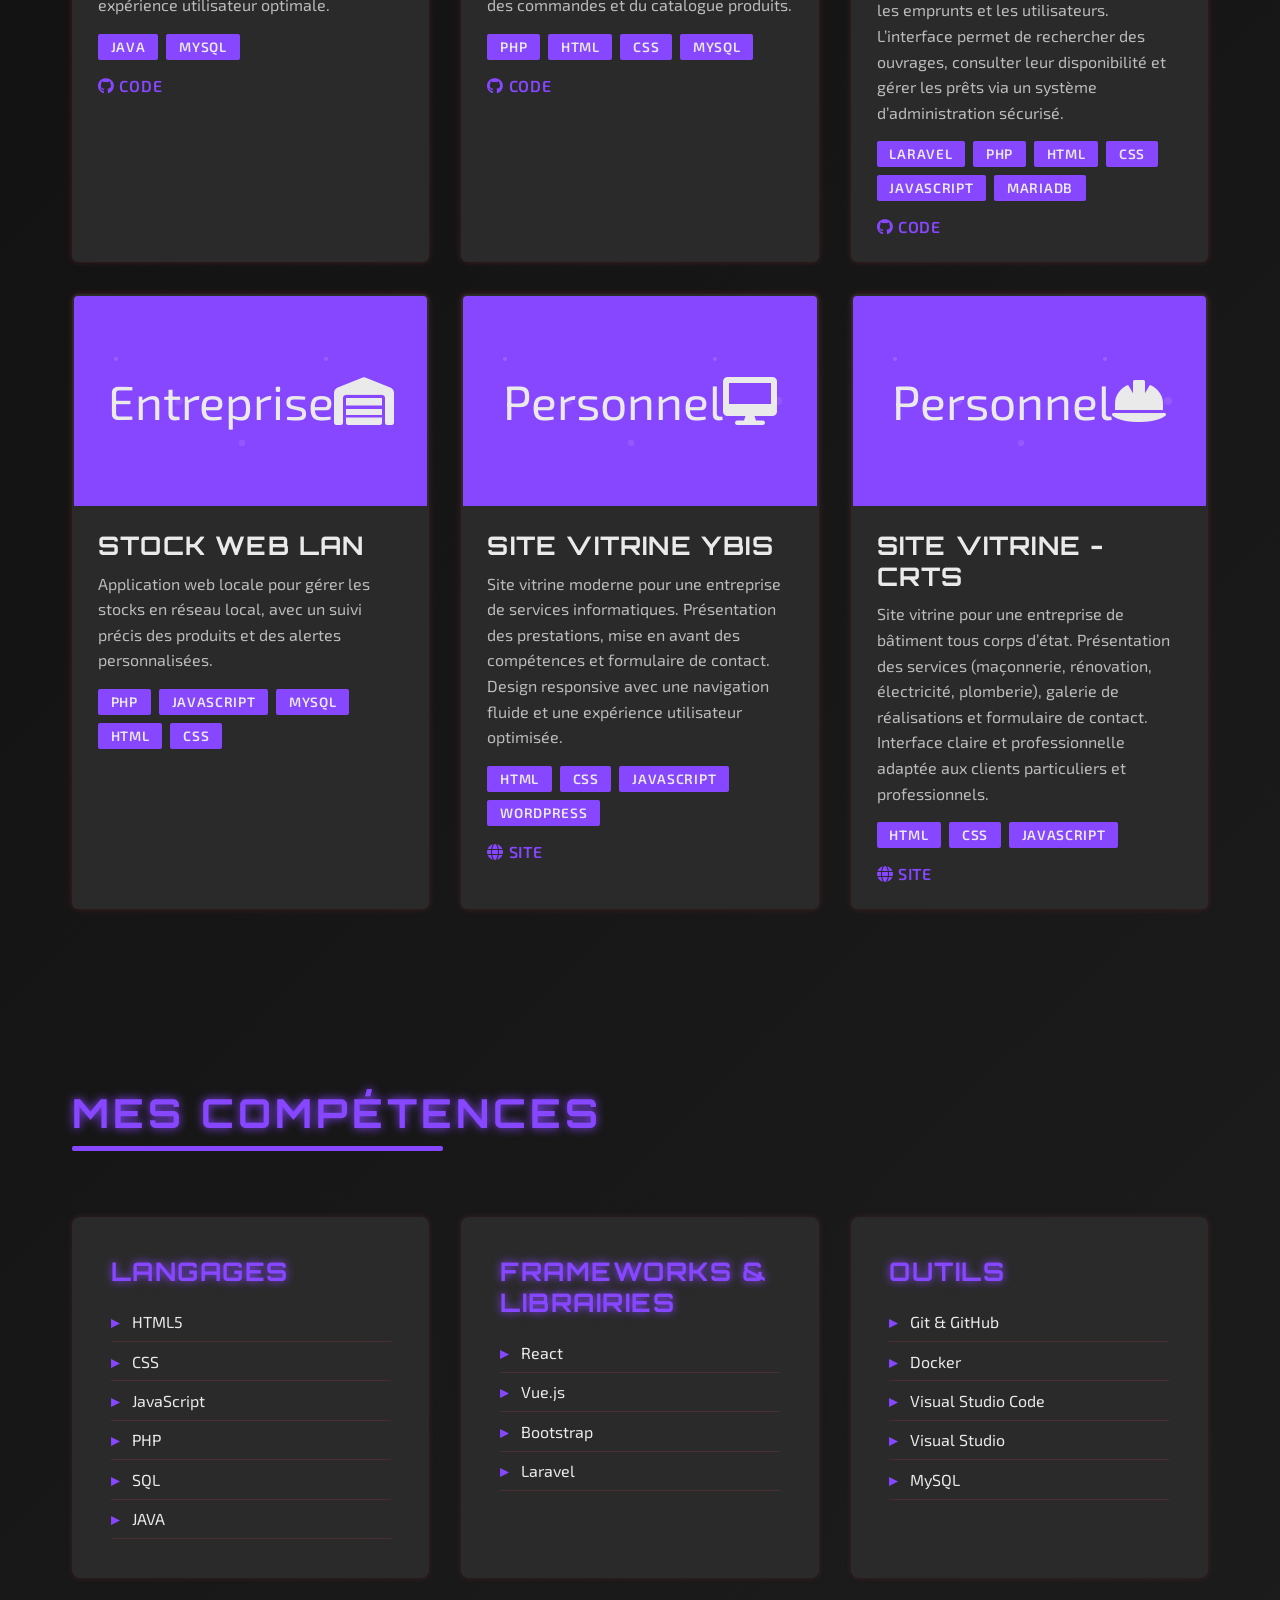
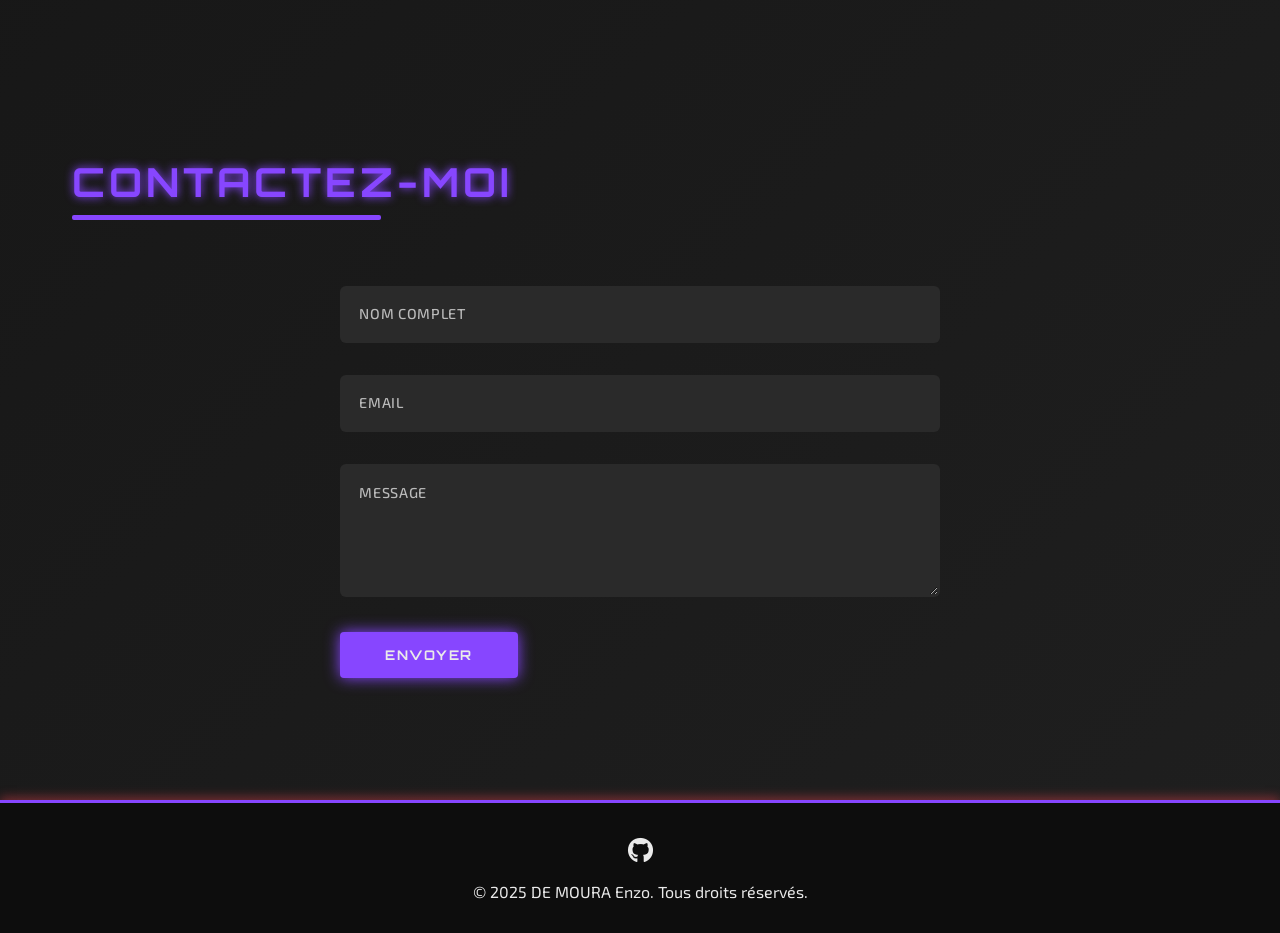
==== commit bf6ff8ef: "ajout" ====
--- a/index.html
+++ b/index.html
@@ -471,6 +471,11 @@
                 grid-template-columns: 1fr;
             }
         }
+
+        .project-image {
+    position: relative; /* OBLIGATOIRE */
+}
+
     </style>
 </head>
 <body>
@@ -508,6 +513,7 @@
         <div class="projects-grid">
             <div class="project-card fade-in">
                 <div class="project-image">
+                    <div class="project-badge ecole">École</div>
                     <i class="fas fa-laptop-code"></i>
                 </div>
                 <div class="project-content">
@@ -527,7 +533,8 @@
 
             <div class="project-card fade-in">
                 <div class="project-image">
-                    <i class="fas fa-mobile-alt"></i>
+                    <div class="project-badge ecole">École</div>
+                    <i class="fas fa-laptop-code"></i>
                 </div>
                 <div class="project-content">
                     <h3 class="project-title">Sneakhub</h3>
@@ -548,7 +555,8 @@
 
             <div class="project-card fade-in">
                 <div class="project-image">
-                    <i class="fas fa-book"></i>
+                    <div class="project-badge ecole">École</div>
+                    <i class="fas fa-laptop-code"></i>
                 </div>
                 <div class="project-content">
                     <h3 class="project-title">Bibliothèque Web</h3>
@@ -576,6 +584,7 @@
 
             <div class="project-card fade-in">
                 <div class="project-image">
+                    <div class="project-badge entreprise">Entreprise</div>
                     <i class="fas fa-warehouse"></i>
                 </div>
                 <div class="project-content">
@@ -588,8 +597,54 @@
                         <span class="tech-tag">HTML</span>
                         <span class="tech-tag">CSS</span>
                     </div>
+                </div>
+            </div>
+
+            <div class="project-card fade-in">
+                <div class="project-image">
+                    <div class="project-badge perso">Personnel</div>
+                    <i class="fas fa-desktop"></i>
+                </div>
+                <div class="project-content">
+                    <h3 class="project-title">Site Vitrine Ybis</h3>
+                    <p class="project-description">
+                        Site vitrine moderne pour une entreprise de services informatiques.
+                        Présentation des prestations,
+                        mise en avant des compétences et formulaire de contact.
+                        Design responsive avec une navigation fluide et une expérience utilisateur optimisée.
+                    </p>
+                    <div class="project-tech">
+                        <span class="tech-tag">HTML</span>
+                        <span class="tech-tag">CSS</span>
+                        <span class="tech-tag">JavaScript</span>
+                        <span class="tech-tag">WordPress</span>
+                    </div>
                     <div class="project-links">
-                        <a href="#" class="project-link"><i class="fab fa-github"></i> Code</a>
+                        <a href="https://ybis-services.fr/" class="project-link"><i class="fas fa-globe"></i> Site</a>
+                    </div>
+                </div>
+            </div>
+
+            <div class="project-card fade-in">
+                <div class="project-image">
+                    <div class="project-badge perso">Personnel</div>
+                    <i class="fas fa-hard-hat"></i>
+                </div>
+                <div class="project-content">
+                    <h3 class="project-title">Site Vitrine - CRTS</h3>
+                    <p class="project-description">
+                        Site vitrine pour une entreprise de bâtiment tous corps d’état.
+                        Présentation des services (maçonnerie, rénovation, électricité, plomberie),
+                        galerie de réalisations et formulaire de contact.
+                        Interface claire et professionnelle adaptée aux clients particuliers et professionnels.
+                    </p>
+                    <div class="project-tech">
+                        <span class="tech-tag">HTML</span>
+                        <span class="tech-tag">CSS</span>
+                        <span class="tech-tag">JavaScript</span>
+                    </div>
+                    <div class="project-links">
+                        <a href="https://crts78.com/" class="project-link"><i class="fas fa-globe"></i> Site</a>
                     </div>
                 </div>
             </div>
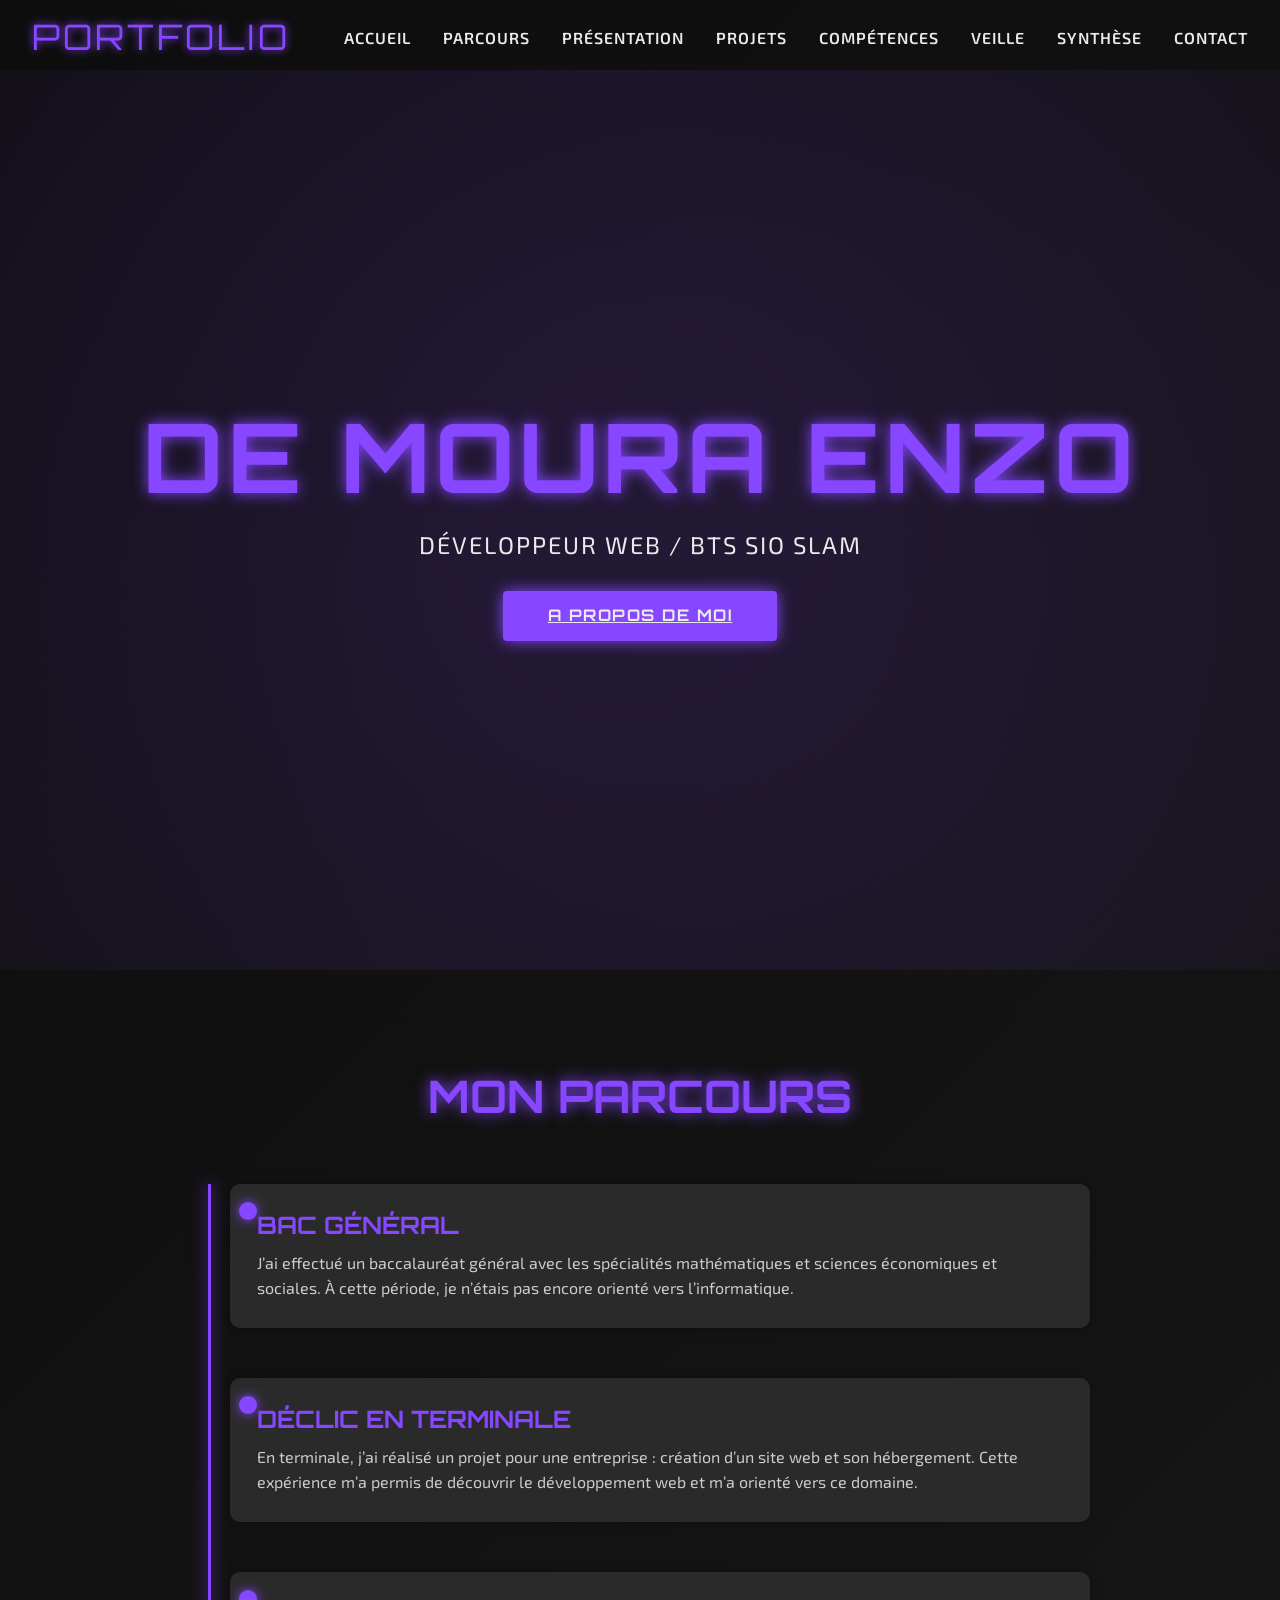
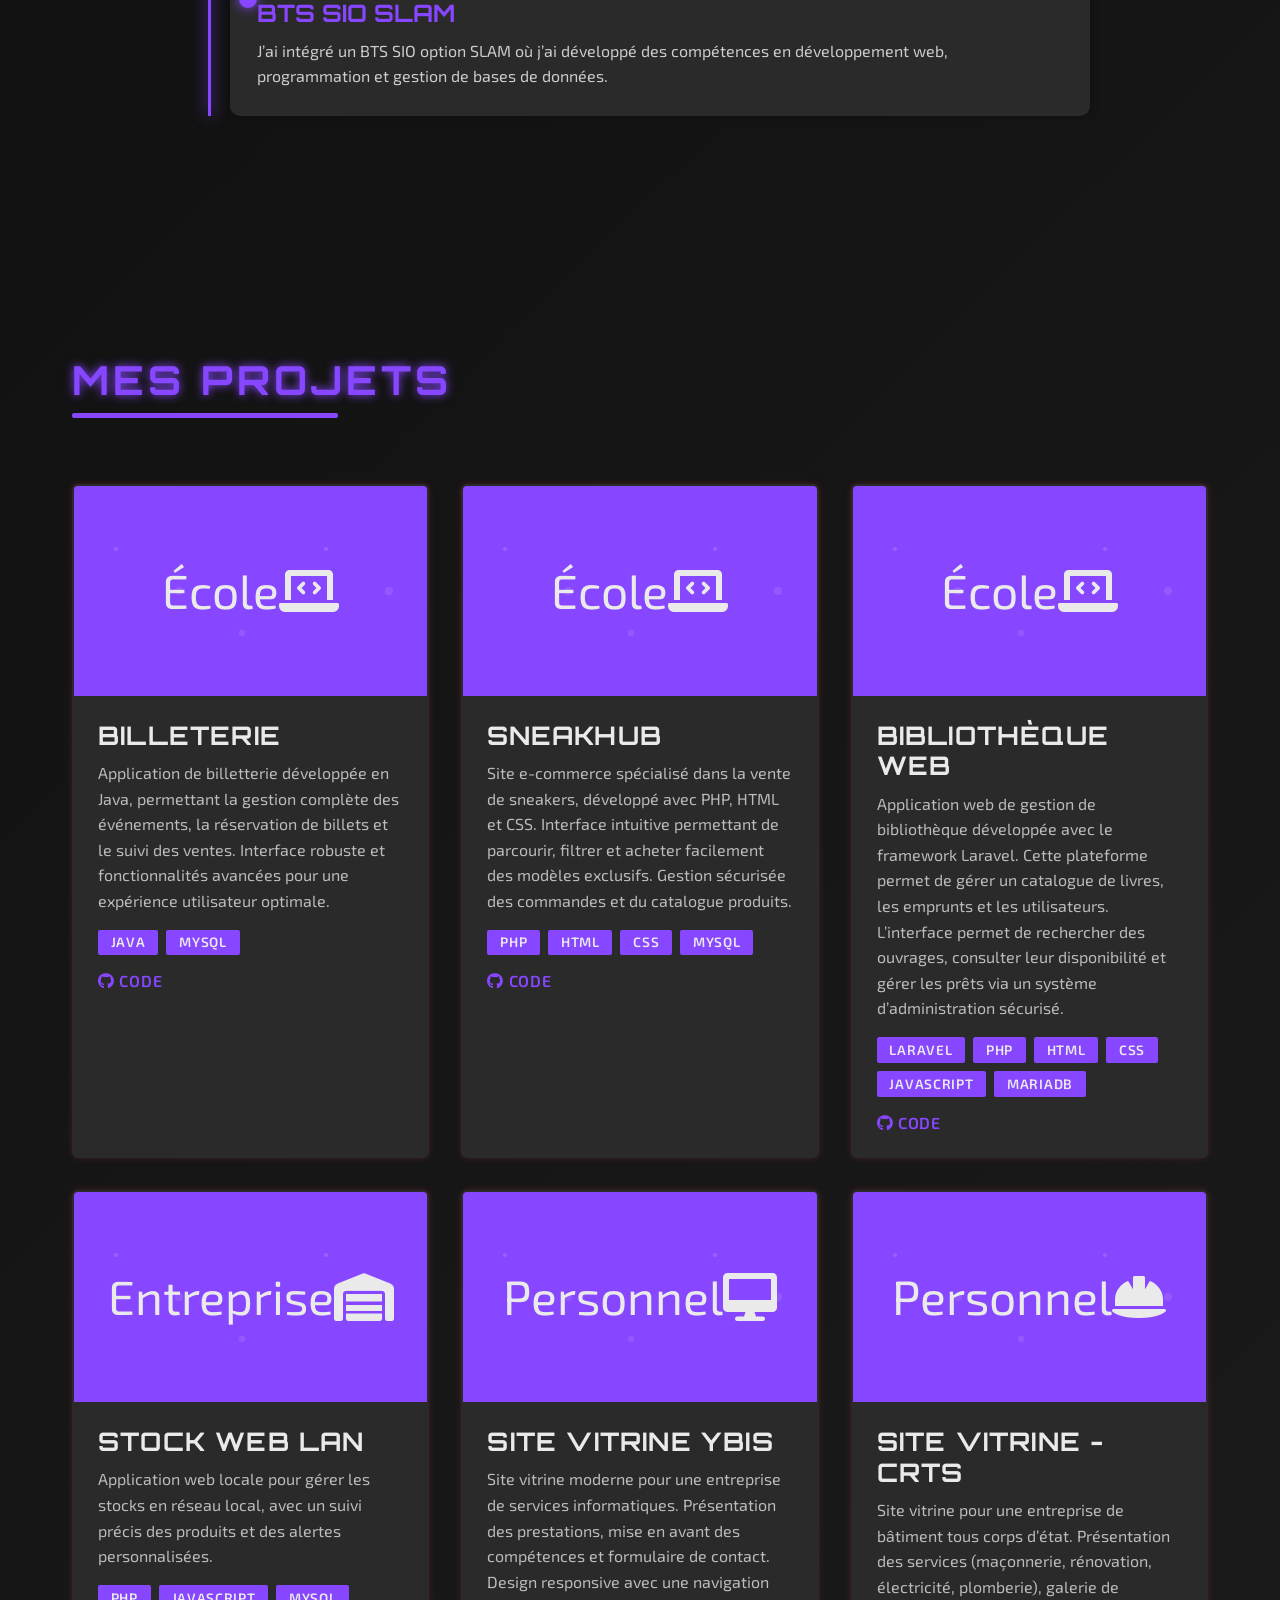
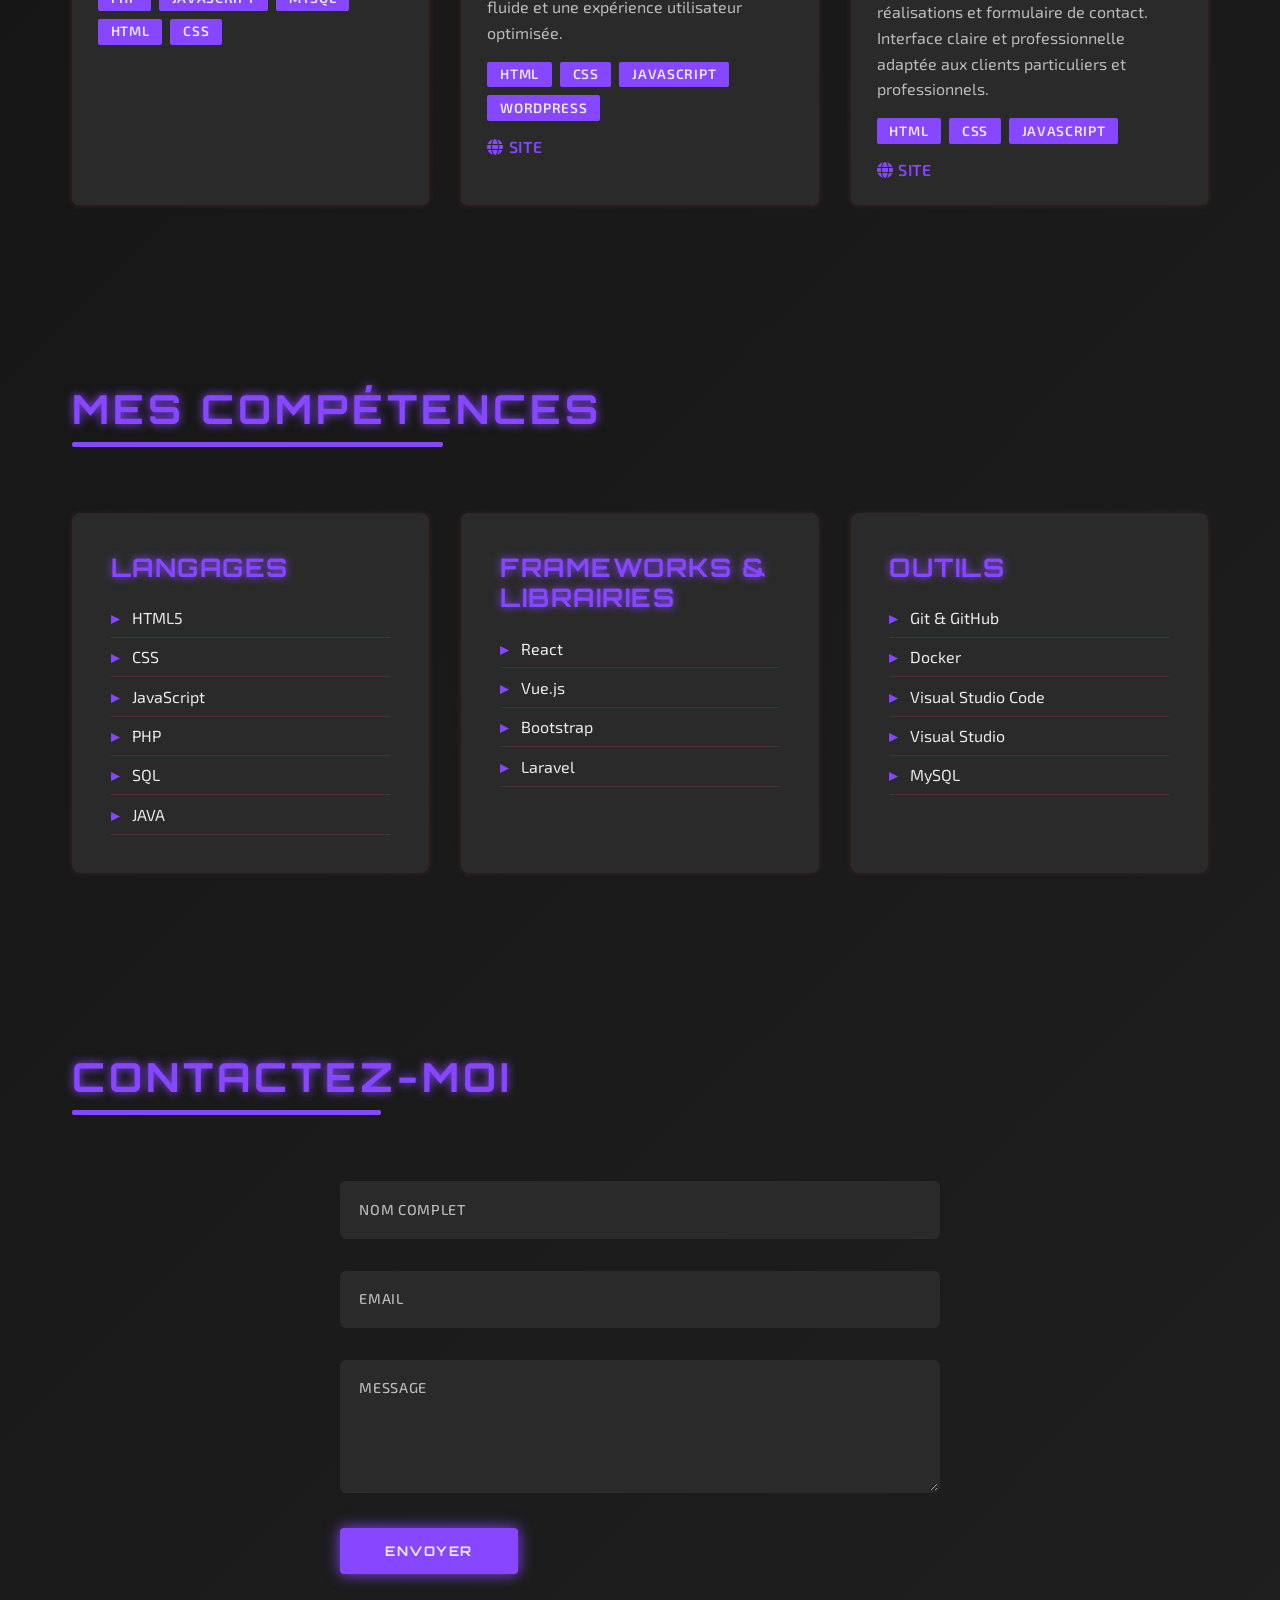
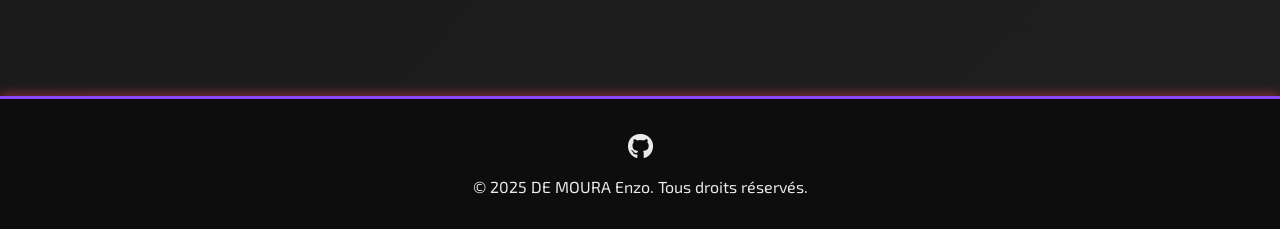
==== commit a9568da6: "ajout" ====
--- a/index.html
+++ b/index.html
@@ -353,6 +353,95 @@
             font-weight: 700;
         }
 
+        /* =========================
+   PARCOURS (TIMELINE CLEAN)
+========================= */
+
+.parcours {
+    padding: 100px 20px;
+    max-width: 1100px;
+    margin: auto;
+}
+
+.parcours-title {
+    text-align: center;
+    font-family: 'Orbitron', sans-serif;
+    font-size: 2.8rem;
+    color: var(--valorant-red);
+    text-transform: uppercase;
+    margin-bottom: 60px;
+    text-shadow: 0 0 15px var(--valorant-red);
+}
+
+/* Ligne centrale */
+.timeline {
+    position: relative;
+    max-width: 900px;
+    margin: auto;
+    padding-left: 40px;
+}
+
+.timeline::before {
+    content: "";
+    position: absolute;
+    left: 18px;
+    top: 0;
+    width: 3px;
+    height: 100%;
+    background: var(--valorant-red);
+    box-shadow: 0 0 15px var(--valorant-red);
+}
+
+/* Bloc étape */
+.timeline-item {
+    position: relative;
+    margin-bottom: 50px;
+}
+
+/* Point */
+.timeline-dot {
+    position: absolute;
+    left: 9px;
+    top: 18px;
+    width: 18px;
+    height: 18px;
+    background: var(--valorant-red);
+    border-radius: 50%;
+    box-shadow: 0 0 12px var(--valorant-red);
+}
+
+/* Card */
+.card {
+    background: var(--valorant-light-gray);
+    padding: 25px;
+    border-radius: 10px;
+    border: 2px solid transparent;
+    transition: 0.3s ease;
+    box-shadow: 0 0 10px rgba(0,0,0,0.3);
+}
+
+/* Hover stylé */
+.card:hover {
+    transform: translateX(10px);
+    border-color: var(--valorant-red);
+    box-shadow: 0 0 25px rgba(135, 70, 255, 0.6);
+}
+
+/* Titre */
+.card h2 {
+    font-family: 'Orbitron', sans-serif;
+    color: var(--valorant-red);
+    margin-bottom: 10px;
+    text-transform: uppercase;
+}
+
+/* Texte */
+.card p {
+    color: #ccc;
+    line-height: 1.6;
+}
+
+
         /* Contact Section */
         .contact-form {
             max-width: 600px;
@@ -484,6 +573,7 @@
         <div class="logo">Portfolio</div>
         <ul class="nav-links">
             <li><a href="index.html">Accueil</a></li>
+            <li><a href="index.html#parcours">Parcours</a></li>
             <li><a href="presentation.html">Présentation</a></li>
             <li><a href="index.html#projects">Projets</a></li>
             <li><a href="index.html#skills">Compétences</a></li>
@@ -504,6 +594,49 @@
             <h1 class="hero-title">De Moura Enzo</h1>
             <p class="hero-subtitle">Développeur Web / BTS SIO SLAM</p>
             <a href="presentation.html" class="cta-button">A propos de moi</a>
+        </div>
+    </section>
+
+    <section class="parcours" id="parcours">
+        <h1 class="parcours-title">Mon Parcours</h1>
+    
+        <div class="timeline">
+    
+            <div class="timeline-item">
+                <div class="timeline-dot"></div>
+                <div class="card">
+                    <h2>Bac Général</h2>
+                    <p>
+                        J’ai effectué un baccalauréat général avec les spécialités mathématiques et sciences économiques et
+                        sociales.
+                        À cette période, je n’étais pas encore orienté vers l’informatique.
+                    </p>
+                </div>
+            </div>
+    
+            <div class="timeline-item">
+                <div class="timeline-dot"></div>
+                <div class="card">
+                    <h2>Déclic en Terminale</h2>
+                    <p>
+                        En terminale, j’ai réalisé un projet pour une entreprise : création d’un site web et son
+                        hébergement.
+                        Cette expérience m’a permis de découvrir le développement web et m’a orienté vers ce domaine.
+                    </p>
+                </div>
+            </div>
+    
+            <div class="timeline-item">
+                <div class="timeline-dot"></div>
+                <div class="card">
+                    <h2>BTS SIO SLAM</h2>
+                    <p>
+                        J’ai intégré un BTS SIO option SLAM où j’ai développé des compétences en développement web,
+                        programmation et gestion de bases de données.
+                    </p>
+                </div>
+            </div>
+    
         </div>
     </section>
 
